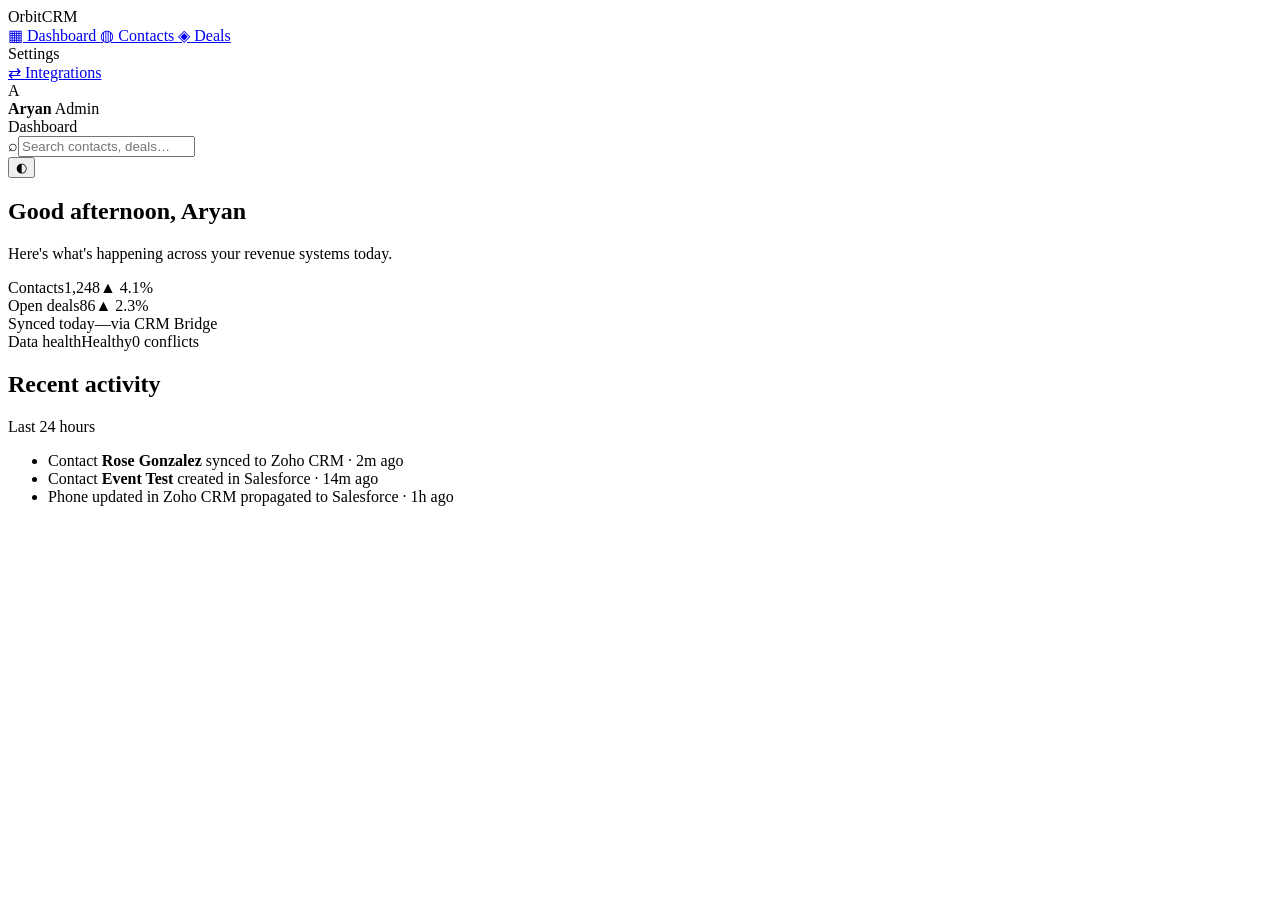
==== app/public/index.html @ c7274251 "Orbit CRM: Fastn bi-directional CRM bridge demo - server.js: serve app, mint customer-scoped embed t" ====
<!DOCTYPE html>
<html lang="en" data-theme="light">
<head>
  <meta charset="UTF-8" />
  <meta name="viewport" content="width=device-width, initial-scale=1.0" />
  <title>Orbit CRM</title>
  <link rel="stylesheet" href="/styles.css" />
  <link rel="icon" href="data:image/svg+xml,%3Csvg xmlns='http://www.w3.org/2000/svg' viewBox='0 0 32 32'%3E%3Ccircle cx='16' cy='16' r='11' fill='none' stroke='%234f46e5' stroke-width='3'/%3E%3Ccircle cx='16' cy='16' r='4' fill='%234f46e5'/%3E%3C/svg%3E" />
</head>
<body>
  <div class="app">
    <aside class="sidebar">
      <div class="brand">
        <span class="brand-mark" aria-hidden="true"></span>
        <span class="brand-name">Orbit<span>CRM</span></span>
      </div>
      <nav class="nav" id="nav">
        <a class="nav-item" data-view="dashboard" href="#dashboard">
          <span class="nav-ico">▦</span> Dashboard
        </a>
        <a class="nav-item" data-view="contacts" href="#contacts">
          <span class="nav-ico">◍</span> Contacts
        </a>
        <a class="nav-item" data-view="deals" href="#deals">
          <span class="nav-ico">◈</span> Deals
        </a>
        <div class="nav-label">Settings</div>
        <a class="nav-item" data-view="integrations" href="#integrations">
          <span class="nav-ico">⇄</span> Integrations
        </a>
      </nav>
      <div class="sidebar-foot">
        <div class="user">
          <span class="avatar">A</span>
          <div class="user-meta">
            <strong>Aryan</strong>
            <span>Admin</span>
          </div>
        </div>
      </div>
    </aside>

    <main class="main">
      <header class="topbar">
        <div class="crumbs" id="crumbs">Dashboard</div>
        <div class="top-actions">
          <div class="search"><span>⌕</span><input placeholder="Search contacts, deals…" /></div>
          <button class="icon-btn" id="themeBtn" title="Toggle theme">◐</button>
        </div>
      </header>

      <section class="view" id="view-dashboard">
        <div class="page-head">
          <h1>Good afternoon, Aryan</h1>
          <p class="muted">Here's what's happening across your revenue systems today.</p>
        </div>
        <div class="kpis">
          <div class="kpi"><span class="kpi-label">Contacts</span><span class="kpi-value">1,248</span><span class="kpi-delta up">▲ 4.1%</span></div>
          <div class="kpi"><span class="kpi-label">Open deals</span><span class="kpi-value">86</span><span class="kpi-delta up">▲ 2.3%</span></div>
          <div class="kpi"><span class="kpi-label">Synced today</span><span class="kpi-value" id="kpiSynced">—</span><span class="kpi-delta">via CRM Bridge</span></div>
          <div class="kpi"><span class="kpi-label">Data health</span><span class="kpi-value good">Healthy</span><span class="kpi-delta">0 conflicts</span></div>
        </div>
        <div class="panel">
          <div class="panel-head"><h2>Recent activity</h2><span class="muted small">Last 24 hours</span></div>
          <ul class="activity" id="activity">
            <li><span class="dot ok"></span> Contact <strong>Rose Gonzalez</strong> synced to Zoho CRM <span class="muted small">· 2m ago</span></li>
            <li><span class="dot ok"></span> Contact <strong>Event Test</strong> created in Salesforce <span class="muted small">· 14m ago</span></li>
            <li><span class="dot ok"></span> Phone updated in Zoho CRM propagated to Salesforce <span class="muted small">· 1h ago</span></li>
          </ul>
        </div>
      </section>

      <section class="view" id="view-contacts" hidden>
        <div class="page-head"><h1>Contacts</h1><p class="muted">Records synced between your connected CRMs.</p></div>
        <div class="panel">
          <table class="table">
            <thead><tr><th>Name</th><th>Email</th><th>Phone</th><th>Source</th><th>Status</th></tr></thead>
            <tbody>
              <tr><td>Rose Gonzalez</td><td>rose@edge.com</td><td>(512) 757-6000</td><td>Salesforce</td><td><span class="pill ok">Synced</span></td></tr>
              <tr><td>Ahmed Ali</td><td>ahmed@test.com</td><td>03001234567</td><td>Zoho CRM</td><td><span class="pill ok">Synced</span></td></tr>
              <tr><td>Event Test</td><td>event.test@example.com</td><td>—</td><td>Salesforce</td><td><span class="pill ok">Synced</span></td></tr>
            </tbody>
          </table>
        </div>
      </section>

      <section class="view" id="view-deals" hidden>
        <div class="page-head"><h1>Deals</h1><p class="muted">Pipeline overview.</p></div>
        <div class="panel"><p class="muted">No deals to show in this demo. Connect a CRM to import your pipeline.</p></div>
      </section>

      <section class="view" id="view-integrations" hidden>
        <div class="page-head">
          <h1>Connect your CRMs</h1>
          <p class="muted">Link your CRM accounts once and Orbit keeps contacts in sync across them — no exports, no manual copying.</p>
        </div>

        <div class="cards">
          <div class="conn-card" id="card-salesforce">
            <div class="conn-top">
              <span class="conn-logo sf">SF</span>
              <div class="conn-id"><strong>Salesforce</strong><span class="muted small">CRM · source &amp; target</span></div>
              <span class="status-dot" id="dot-salesforce" data-state="unknown"></span>
            </div>
            <div class="conn-bottom">
              <span class="conn-state" id="state-salesforce">Checking…</span>
              <button class="btn" data-connect="salesforce">Connect</button>
            </div>
          </div>

          <div class="conn-card" id="card-zoho">
            <div class="conn-top">
              <span class="conn-logo zoho">Z</span>
              <div class="conn-id"><strong>Zoho CRM</strong><span class="muted small">CRM · source &amp; target</span></div>
              <span class="status-dot" id="dot-zoho" data-state="unknown"></span>
            </div>
            <div class="conn-bottom">
              <span class="conn-state" id="state-zoho">Checking…</span>
              <button class="btn" data-connect="zoho">Connect</button>
            </div>
          </div>
        </div>

        <div class="links" id="workflowLinks" hidden></div>

        <div class="notice" id="embedNotice" hidden></div>

        <div class="panel widget-panel">
          <div class="panel-head">
            <h2>Integration hub</h2>
            <span class="muted small">Powered by Fastn</span>
          </div>
          <div class="widget-frame" id="widgetFrame">
            <div class="widget-loading" id="widgetLoading">Loading integration hub…</div>
          </div>
        </div>
      </section>
    </main>
  </div>

  <script src="/app.js"></script>
</body>
</html>
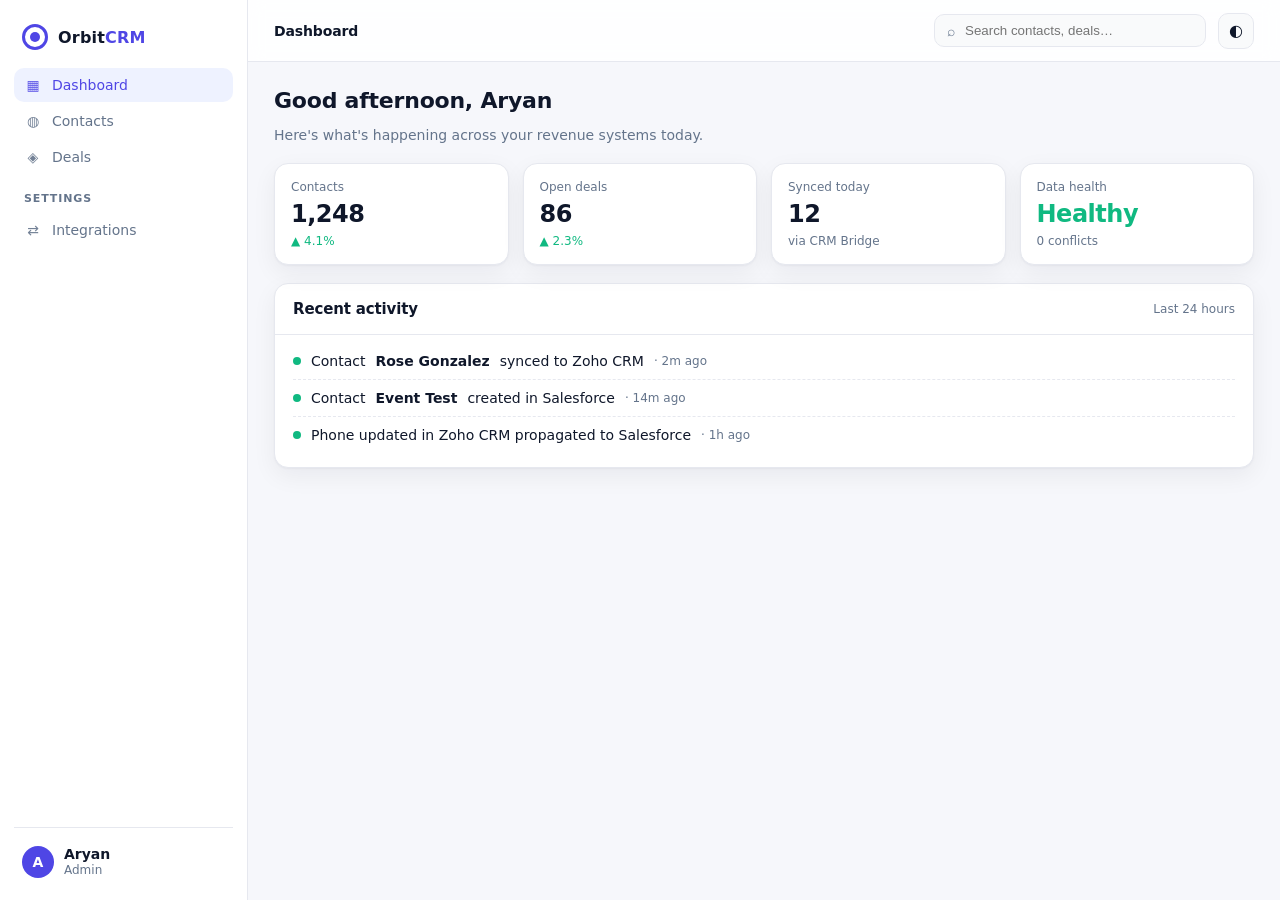
==== commit 33f31ebd: "Fix GitHub Pages entry point and static widget configuration" ====
--- a/app/public/index.html
+++ b/app/public/index.html
@@ -4,7 +4,7 @@
   <meta charset="UTF-8" />
   <meta name="viewport" content="width=device-width, initial-scale=1.0" />
   <title>Orbit CRM</title>
-  <link rel="stylesheet" href="/styles.css" />
+  <link rel="stylesheet" href="./styles.css" />
   <link rel="icon" href="data:image/svg+xml,%3Csvg xmlns='http://www.w3.org/2000/svg' viewBox='0 0 32 32'%3E%3Ccircle cx='16' cy='16' r='11' fill='none' stroke='%234f46e5' stroke-width='3'/%3E%3Ccircle cx='16' cy='16' r='4' fill='%234f46e5'/%3E%3C/svg%3E" />
 </head>
 <body>
@@ -138,6 +138,6 @@
     </main>
   </div>
 
-  <script src="/app.js"></script>
+  <script src="./app.js"></script>
 </body>
 </html>
--- a/app/public/styles.css
+++ b/app/public/styles.css
@@ -0,0 +1,213 @@
+:root {
+  --bg: #f6f7fb;
+  --surface: #ffffff;
+  --surface-2: #f9fafb;
+  --text: #0f172a;
+  --muted: #64748b;
+  --border: #e6e8ef;
+  --primary: #4f46e5;
+  --primary-soft: #eef2ff;
+  --ok: #10b981;
+  --warn: #f59e0b;
+  --shadow: 0 1px 2px rgba(16, 24, 40, .04), 0 8px 24px rgba(16, 24, 40, .06);
+  --radius: 14px;
+}
+
+[data-theme="dark"] {
+  --bg: #0b1020;
+  --surface: #121a2e;
+  --surface-2: #0f1628;
+  --text: #e7ecf5;
+  --muted: #93a1b8;
+  --border: #223049;
+  --primary: #8b8cf7;
+  --primary-soft: #1b2450;
+  --shadow: 0 1px 2px rgba(0, 0, 0, .3), 0 12px 32px rgba(0, 0, 0, .35);
+}
+
+* { box-sizing: border-box; }
+
+html, body { height: 100%; }
+
+body {
+  margin: 0;
+  font-family: "Inter", "Segoe UI", system-ui, -apple-system, Roboto, Helvetica, Arial, sans-serif;
+  background: var(--bg);
+  color: var(--text);
+  -webkit-font-smoothing: antialiased;
+  font-size: 14px;
+}
+
+.app { display: grid; grid-template-columns: 248px 1fr; min-height: 100vh; }
+
+/* Sidebar */
+.sidebar {
+  background: var(--surface);
+  border-right: 1px solid var(--border);
+  display: flex;
+  flex-direction: column;
+  padding: 18px 14px;
+  position: sticky;
+  top: 0;
+  height: 100vh;
+}
+.brand { display: flex; align-items: center; gap: 10px; padding: 6px 8px 18px; }
+.brand-mark {
+  width: 26px; height: 26px; border-radius: 50%;
+  border: 3px solid var(--primary);
+  position: relative;
+}
+.brand-mark::after {
+  content: ""; position: absolute; inset: 5px; border-radius: 50%; background: var(--primary);
+}
+.brand-name { font-weight: 700; letter-spacing: .2px; font-size: 16px; }
+.brand-name span { color: var(--primary); }
+
+.nav { display: flex; flex-direction: column; gap: 2px; }
+.nav-item {
+  display: flex; align-items: center; gap: 10px;
+  padding: 9px 10px; border-radius: 10px;
+  color: var(--muted); text-decoration: none; font-weight: 500;
+  transition: background .15s ease, color .15s ease;
+}
+.nav-item:hover { background: var(--surface-2); color: var(--text); }
+.nav-item.active { background: var(--primary-soft); color: var(--primary); }
+.nav-ico { width: 18px; text-align: center; opacity: .9; }
+.nav-label {
+  margin: 16px 10px 6px; font-size: 11px; letter-spacing: .08em;
+  text-transform: uppercase; color: var(--muted); font-weight: 600;
+}
+.sidebar-foot { margin-top: auto; border-top: 1px solid var(--border); padding-top: 14px; }
+.user { display: flex; align-items: center; gap: 10px; padding: 4px 8px; }
+.avatar {
+  width: 32px; height: 32px; border-radius: 50%;
+  background: var(--primary); color: #fff; display: grid; place-items: center; font-weight: 600;
+}
+.user-meta { display: flex; flex-direction: column; line-height: 1.2; }
+.user-meta span { color: var(--muted); font-size: 12px; }
+
+/* Main */
+.main { min-width: 0; display: flex; flex-direction: column; }
+.topbar {
+  height: 62px; display: flex; align-items: center; justify-content: space-between;
+  padding: 0 26px; border-bottom: 1px solid var(--border);
+  background: color-mix(in srgb, var(--surface) 88%, transparent);
+  backdrop-filter: blur(8px); position: sticky; top: 0; z-index: 5;
+}
+.crumbs { font-weight: 600; }
+.top-actions { display: flex; align-items: center; gap: 12px; }
+.search {
+  display: flex; align-items: center; gap: 8px;
+  background: var(--surface-2); border: 1px solid var(--border);
+  border-radius: 10px; padding: 7px 12px; color: var(--muted);
+}
+.search input { border: none; background: transparent; outline: none; color: var(--text); width: 230px; }
+.icon-btn {
+  width: 36px; height: 36px; border-radius: 10px; border: 1px solid var(--border);
+  background: var(--surface-2); color: var(--text); cursor: pointer; font-size: 16px;
+}
+.icon-btn:hover { background: var(--primary-soft); }
+
+.view { padding: 26px; max-width: 1080px; width: 100%; }
+.page-head { margin-bottom: 20px; }
+.page-head h1 { margin: 0 0 6px; font-size: 22px; letter-spacing: -.01em; }
+.muted { color: var(--muted); }
+.small { font-size: 12px; }
+.crumbs, .panel-head h2 { letter-spacing: -.01em; }
+
+/* KPIs */
+.kpis { display: grid; grid-template-columns: repeat(4, 1fr); gap: 14px; margin-bottom: 18px; }
+.kpi {
+  background: var(--surface); border: 1px solid var(--border); border-radius: var(--radius);
+  padding: 16px; display: flex; flex-direction: column; gap: 6px; box-shadow: var(--shadow);
+}
+.kpi-label { color: var(--muted); font-size: 12px; }
+.kpi-value { font-size: 24px; font-weight: 700; letter-spacing: -.02em; }
+.kpi-value.good { color: var(--ok); }
+.kpi-delta { font-size: 12px; color: var(--muted); }
+.kpi-delta.up { color: var(--ok); }
+
+/* Panels */
+.panel {
+  background: var(--surface); border: 1px solid var(--border); border-radius: var(--radius);
+  box-shadow: var(--shadow); overflow: hidden;
+}
+.panel-head {
+  display: flex; align-items: center; justify-content: space-between;
+  padding: 16px 18px; border-bottom: 1px solid var(--border);
+}
+.panel-head h2 { margin: 0; font-size: 15px; }
+.activity { list-style: none; margin: 0; padding: 8px 18px 14px; }
+.activity li { display: flex; align-items: center; gap: 10px; padding: 10px 0; border-bottom: 1px dashed var(--border); }
+.activity li:last-child { border-bottom: none; }
+.dot { width: 8px; height: 8px; border-radius: 50%; background: var(--muted); flex: none; }
+.dot.ok { background: var(--ok); }
+
+/* Table */
+.table { width: 100%; border-collapse: collapse; }
+.table th, .table td { text-align: left; padding: 12px 18px; border-bottom: 1px solid var(--border); }
+.table th { font-size: 12px; text-transform: uppercase; letter-spacing: .05em; color: var(--muted); }
+.table tr:last-child td { border-bottom: none; }
+.pill { font-size: 12px; padding: 3px 10px; border-radius: 999px; font-weight: 600; }
+.pill.ok { background: color-mix(in srgb, var(--ok) 14%, transparent); color: var(--ok); }
+
+/* Connector cards */
+.cards { display: grid; grid-template-columns: 1fr 1fr; gap: 16px; margin-bottom: 16px; }
+.conn-card {
+  background: var(--surface); border: 1px solid var(--border); border-radius: var(--radius);
+  box-shadow: var(--shadow); padding: 18px; display: flex; flex-direction: column; gap: 16px;
+  transition: transform .15s ease, border-color .15s ease;
+}
+.conn-card:hover { transform: translateY(-1px); border-color: color-mix(in srgb, var(--primary) 40%, var(--border)); }
+.conn-top { display: flex; align-items: center; gap: 12px; }
+.conn-logo {
+  width: 40px; height: 40px; border-radius: 11px; display: grid; place-items: center;
+  font-weight: 700; color: #fff; flex: none;
+}
+.conn-logo.sf { background: #00a1e0; }
+.conn-logo.zoho { background: #e42527; }
+.conn-id { display: flex; flex-direction: column; line-height: 1.3; }
+.conn-bottom { display: flex; align-items: center; justify-content: space-between; }
+.conn-state { color: var(--muted); font-size: 13px; }
+.status-dot { width: 10px; height: 10px; border-radius: 50%; margin-left: auto; background: var(--muted); }
+.status-dot[data-state="connected"] { background: var(--ok); box-shadow: 0 0 0 4px color-mix(in srgb, var(--ok) 18%, transparent); }
+.status-dot[data-state="pending"] { background: var(--warn); }
+.status-dot[data-state="unknown"] { background: var(--muted); }
+
+.btn {
+  background: var(--primary); color: #fff; border: none; border-radius: 10px;
+  padding: 9px 16px; font-weight: 600; cursor: pointer; font-size: 13px;
+}
+.btn:hover { filter: brightness(1.05); }
+.btn.ghost { background: transparent; color: var(--muted); border: 1px solid var(--border); }
+
+/* Widget */
+.widget-panel { margin-top: 6px; }
+.widget-frame { min-height: 560px; background: var(--surface-2); position: relative; }
+.widget-frame iframe { width: 100%; height: 640px; border: none; display: block; background: #fff; }
+.widget-loading {
+  position: absolute; inset: 0; display: grid; place-items: center; color: var(--muted);
+}
+.notice {
+  margin-bottom: 16px; padding: 12px 14px; border-radius: 10px; font-size: 13px;
+  background: color-mix(in srgb, var(--warn) 12%, transparent);
+  border: 1px solid color-mix(in srgb, var(--warn) 35%, transparent);
+  color: color-mix(in srgb, var(--warn) 80%, var(--text));
+}
+
+/* Workflow deep links */
+.links { display: flex; flex-wrap: wrap; gap: 10px; margin-bottom: 16px; }
+.link {
+  font-size: 13px; font-weight: 600; color: var(--primary); text-decoration: none;
+  background: var(--primary-soft); border: 1px solid color-mix(in srgb, var(--primary) 25%, transparent);
+  padding: 8px 12px; border-radius: 10px;
+}
+.link:hover { filter: brightness(1.03); text-decoration: underline; }
+
+@media (max-width: 900px) {
+  .app { grid-template-columns: 1fr; }
+  .sidebar { position: static; height: auto; }
+  .kpis { grid-template-columns: 1fr 1fr; }
+  .cards { grid-template-columns: 1fr; }
+  .search input { width: 140px; }
+}
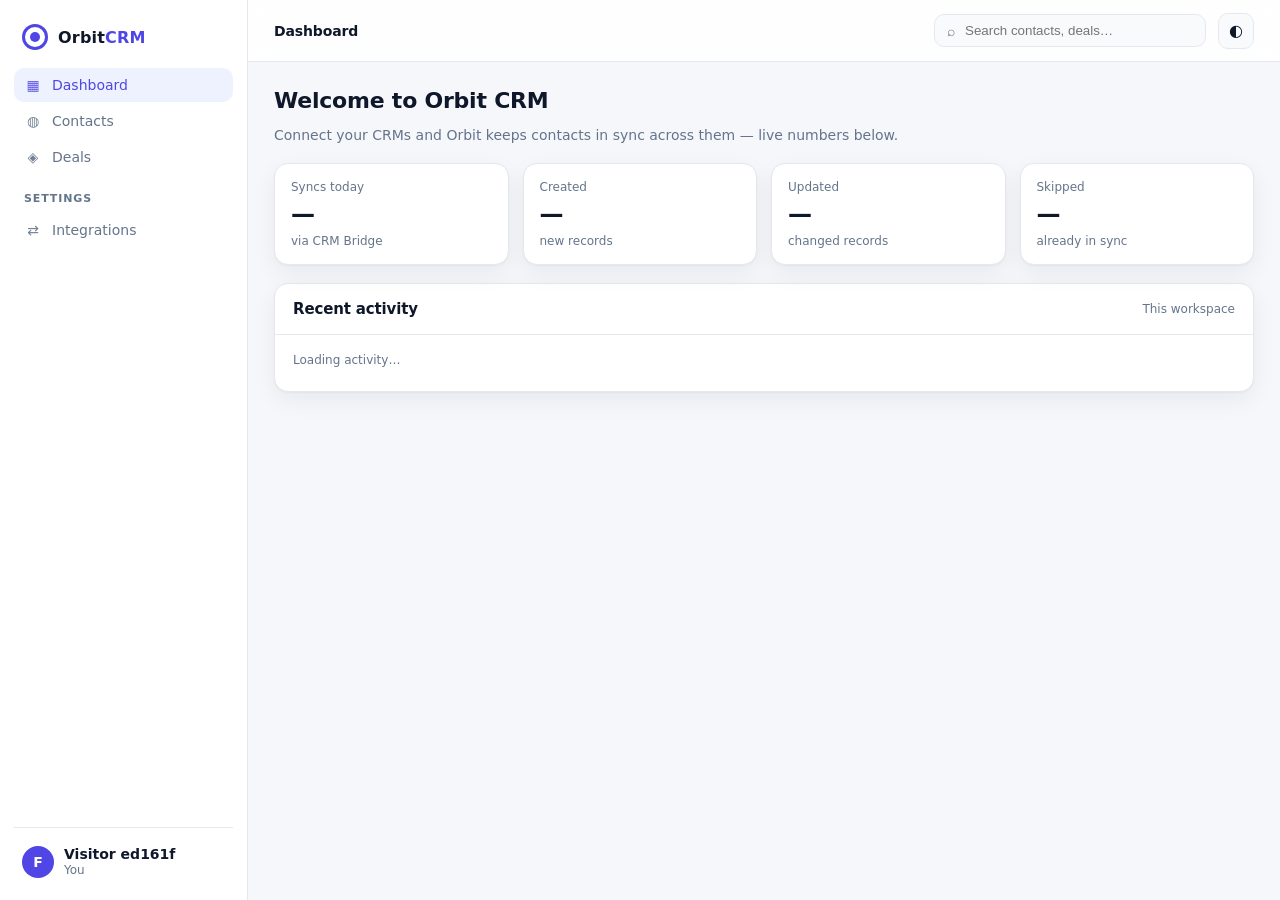
==== commit f44e2b78: "Per-visitor Fastn embed via serverless API; remove hardcoded demo data - api/: serverless handlers (" ====
--- a/app/public/index.html
+++ b/app/public/index.html
@@ -31,10 +31,10 @@
       </nav>
       <div class="sidebar-foot">
         <div class="user">
-          <span class="avatar">A</span>
+          <span class="avatar" id="userAvatar">V</span>
           <div class="user-meta">
-            <strong>Aryan</strong>
-            <span>Admin</span>
+            <strong id="userName">Visitor</strong>
+            <span id="userRole">You</span>
           </div>
         </div>
       </div>
@@ -51,21 +51,19 @@
 
       <section class="view" id="view-dashboard">
         <div class="page-head">
-          <h1>Good afternoon, Aryan</h1>
-          <p class="muted">Here's what's happening across your revenue systems today.</p>
+          <h1>Welcome to Orbit CRM</h1>
+          <p class="muted">Connect your CRMs and Orbit keeps contacts in sync across them — live numbers below.</p>
         </div>
         <div class="kpis">
-          <div class="kpi"><span class="kpi-label">Contacts</span><span class="kpi-value">1,248</span><span class="kpi-delta up">▲ 4.1%</span></div>
-          <div class="kpi"><span class="kpi-label">Open deals</span><span class="kpi-value">86</span><span class="kpi-delta up">▲ 2.3%</span></div>
-          <div class="kpi"><span class="kpi-label">Synced today</span><span class="kpi-value" id="kpiSynced">—</span><span class="kpi-delta">via CRM Bridge</span></div>
-          <div class="kpi"><span class="kpi-label">Data health</span><span class="kpi-value good">Healthy</span><span class="kpi-delta">0 conflicts</span></div>
+          <div class="kpi"><span class="kpi-label">Syncs today</span><span class="kpi-value" id="kpiSynced">—</span><span class="kpi-delta">via CRM Bridge</span></div>
+          <div class="kpi"><span class="kpi-label">Created</span><span class="kpi-value" id="kpiCreated">—</span><span class="kpi-delta">new records</span></div>
+          <div class="kpi"><span class="kpi-label">Updated</span><span class="kpi-value" id="kpiUpdated">—</span><span class="kpi-delta">changed records</span></div>
+          <div class="kpi"><span class="kpi-label">Skipped</span><span class="kpi-value" id="kpiSkipped">—</span><span class="kpi-delta">already in sync</span></div>
         </div>
         <div class="panel">
-          <div class="panel-head"><h2>Recent activity</h2><span class="muted small">Last 24 hours</span></div>
+          <div class="panel-head"><h2>Recent activity</h2><span class="muted small">This workspace</span></div>
           <ul class="activity" id="activity">
-            <li><span class="dot ok"></span> Contact <strong>Rose Gonzalez</strong> synced to Zoho CRM <span class="muted small">· 2m ago</span></li>
-            <li><span class="dot ok"></span> Contact <strong>Event Test</strong> created in Salesforce <span class="muted small">· 14m ago</span></li>
-            <li><span class="dot ok"></span> Phone updated in Zoho CRM propagated to Salesforce <span class="muted small">· 1h ago</span></li>
+            <li class="muted small">Loading activity…</li>
           </ul>
         </div>
       </section>
@@ -73,14 +71,7 @@
       <section class="view" id="view-contacts" hidden>
         <div class="page-head"><h1>Contacts</h1><p class="muted">Records synced between your connected CRMs.</p></div>
         <div class="panel">
-          <table class="table">
-            <thead><tr><th>Name</th><th>Email</th><th>Phone</th><th>Source</th><th>Status</th></tr></thead>
-            <tbody>
-              <tr><td>Rose Gonzalez</td><td>rose@edge.com</td><td>(512) 757-6000</td><td>Salesforce</td><td><span class="pill ok">Synced</span></td></tr>
-              <tr><td>Ahmed Ali</td><td>ahmed@test.com</td><td>03001234567</td><td>Zoho CRM</td><td><span class="pill ok">Synced</span></td></tr>
-              <tr><td>Event Test</td><td>event.test@example.com</td><td>—</td><td>Salesforce</td><td><span class="pill ok">Synced</span></td></tr>
-            </tbody>
-          </table>
+          <p class="muted">No contacts to show yet. Connect Salesforce and Zoho CRM on the Integrations page — your synced contacts will appear here, visible only to you.</p>
         </div>
       </section>
 
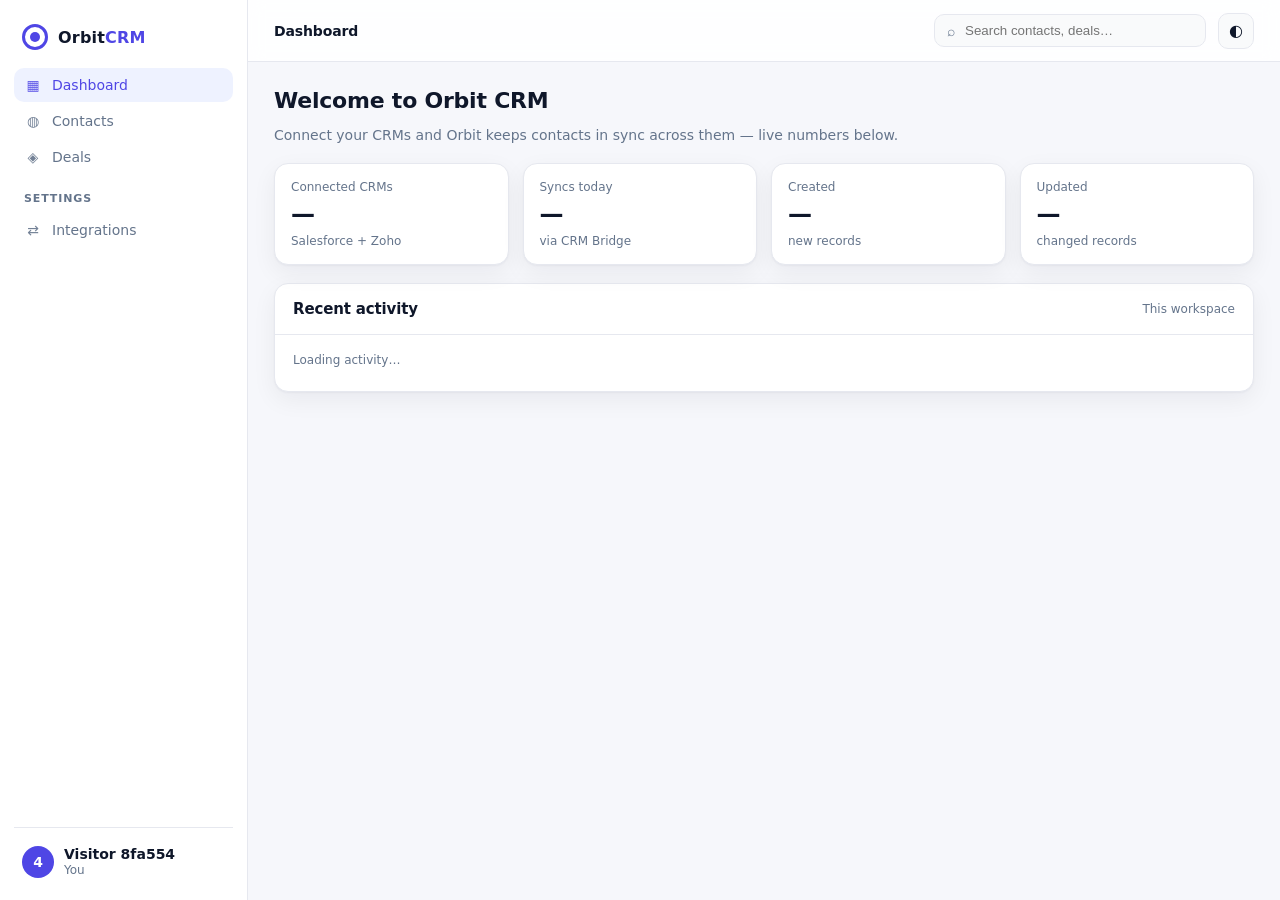
==== commit f0ce209c: "Show real Connected CRMs KPI on the dashboard" ====
--- a/app/public/index.html
+++ b/app/public/index.html
@@ -55,10 +55,10 @@
           <p class="muted">Connect your CRMs and Orbit keeps contacts in sync across them — live numbers below.</p>
         </div>
         <div class="kpis">
+          <div class="kpi"><span class="kpi-label">Connected CRMs</span><span class="kpi-value" id="kpiConnected">—</span><span class="kpi-delta">Salesforce + Zoho</span></div>
           <div class="kpi"><span class="kpi-label">Syncs today</span><span class="kpi-value" id="kpiSynced">—</span><span class="kpi-delta">via CRM Bridge</span></div>
           <div class="kpi"><span class="kpi-label">Created</span><span class="kpi-value" id="kpiCreated">—</span><span class="kpi-delta">new records</span></div>
           <div class="kpi"><span class="kpi-label">Updated</span><span class="kpi-value" id="kpiUpdated">—</span><span class="kpi-delta">changed records</span></div>
-          <div class="kpi"><span class="kpi-label">Skipped</span><span class="kpi-value" id="kpiSkipped">—</span><span class="kpi-delta">already in sync</span></div>
         </div>
         <div class="panel">
           <div class="panel-head"><h2>Recent activity</h2><span class="muted small">This workspace</span></div>
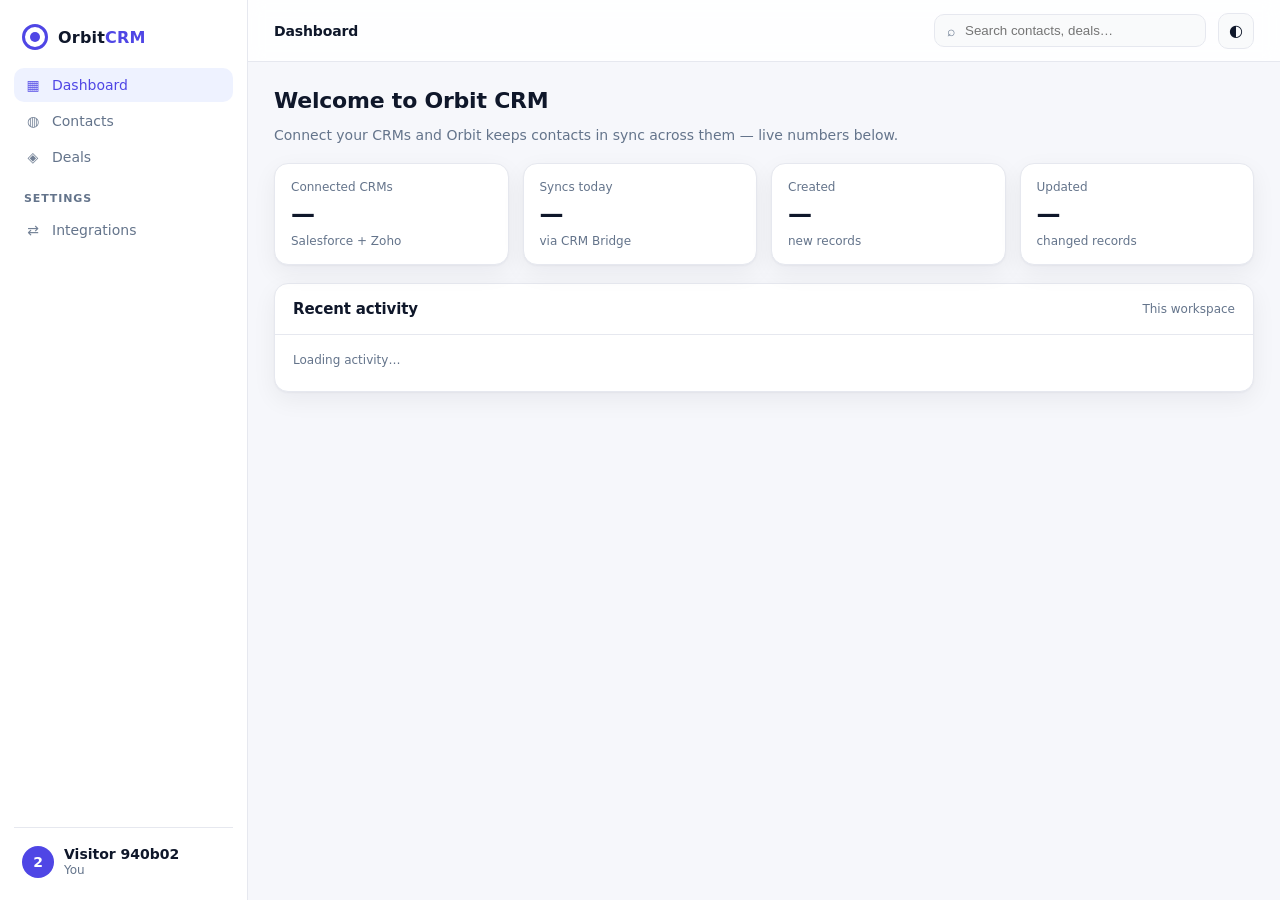
==== commit 76b2922a: "Dedupe connected CRMs, surface synced contacts, improve empty states" ====
--- a/app/public/index.html
+++ b/app/public/index.html
@@ -71,13 +71,20 @@
       <section class="view" id="view-contacts" hidden>
         <div class="page-head"><h1>Contacts</h1><p class="muted">Records synced between your connected CRMs.</p></div>
         <div class="panel">
-          <p class="muted">No contacts to show yet. Connect Salesforce and Zoho CRM on the Integrations page — your synced contacts will appear here, visible only to you.</p>
+          <table class="table">
+            <thead><tr><th>Name</th><th>Email</th><th>Phone</th><th>Source</th><th>Status</th></tr></thead>
+            <tbody id="contactsBody">
+              <tr><td colspan="5" class="muted">Loading synced contacts…</td></tr>
+            </tbody>
+          </table>
         </div>
       </section>
 
       <section class="view" id="view-deals" hidden>
         <div class="page-head"><h1>Deals</h1><p class="muted">Pipeline overview.</p></div>
-        <div class="panel"><p class="muted">No deals to show in this demo. Connect a CRM to import your pipeline.</p></div>
+        <div class="panel">
+          <p class="muted">CRM Bridge syncs <strong>Contacts</strong> (First Name, Last Name, Email, Phone). Deals and pipeline objects are out of scope for this integration.</p>
+        </div>
       </section>
 
       <section class="view" id="view-integrations" hidden>
